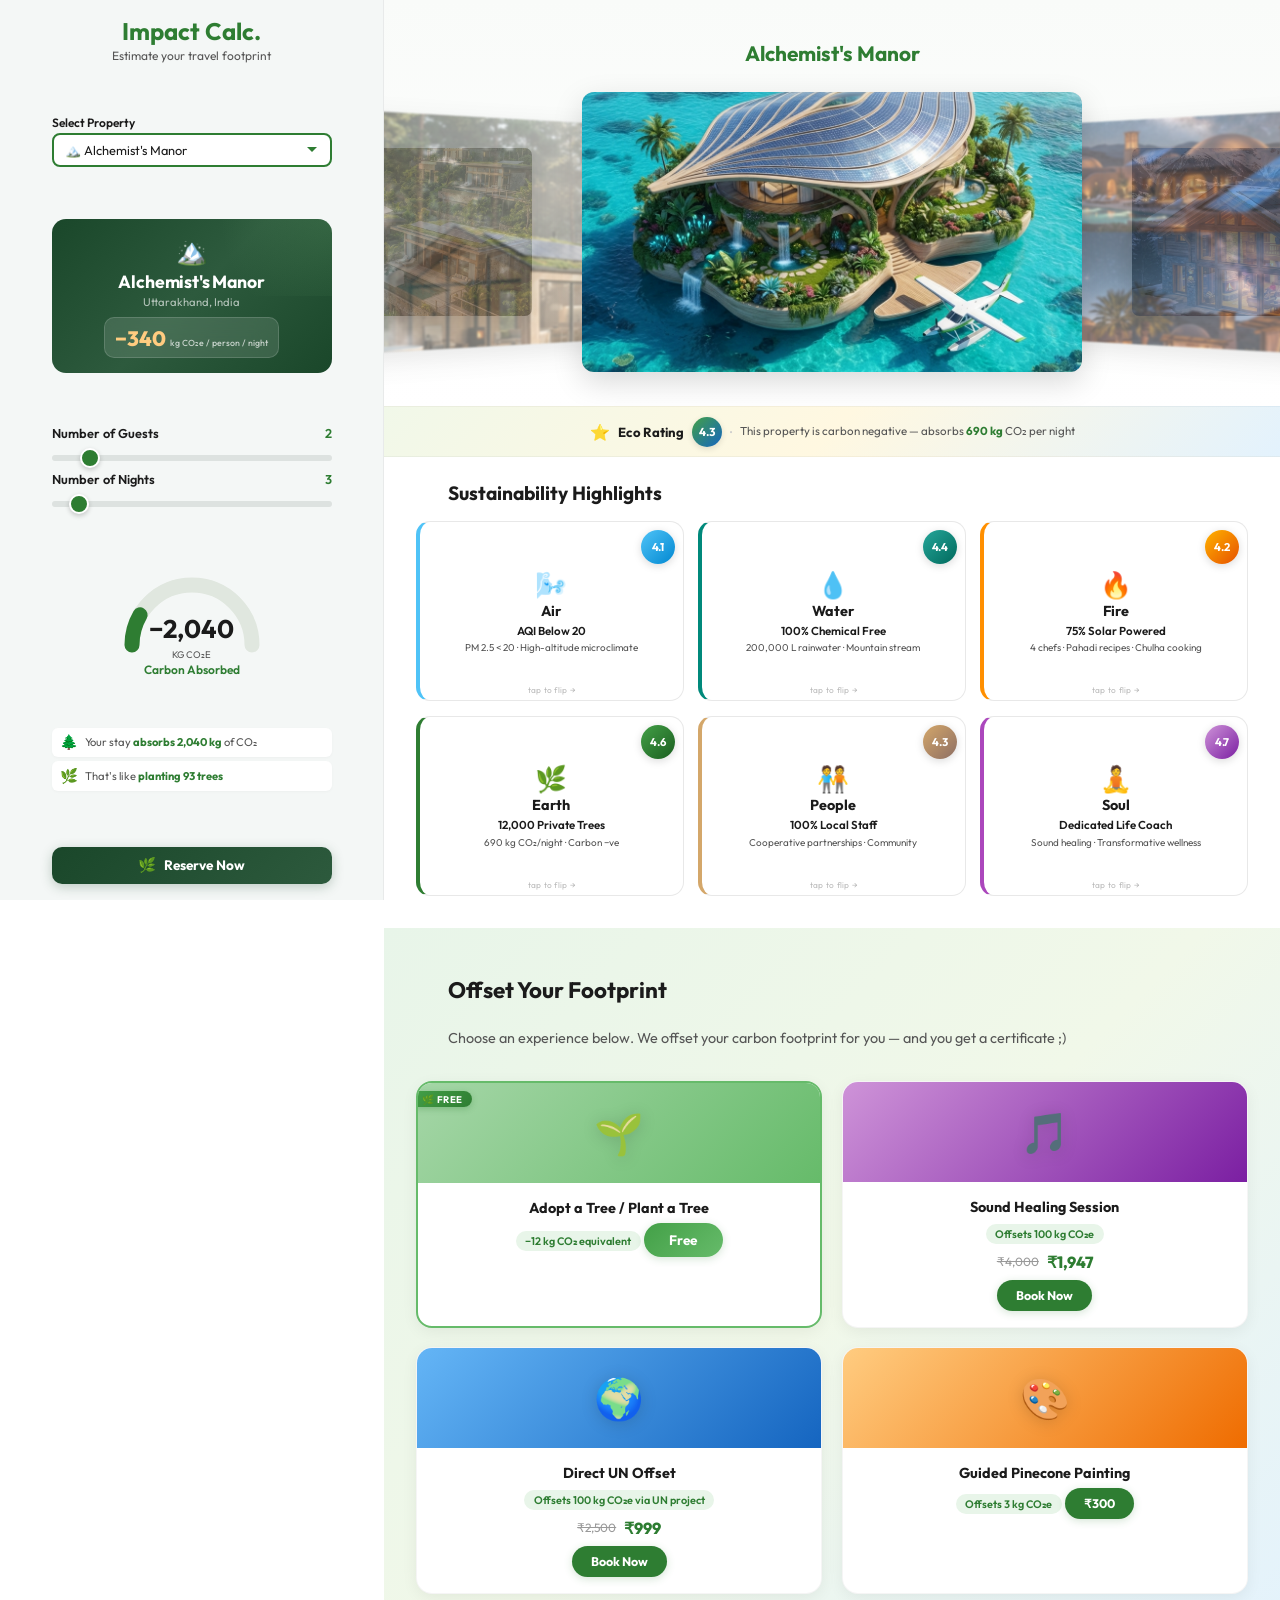
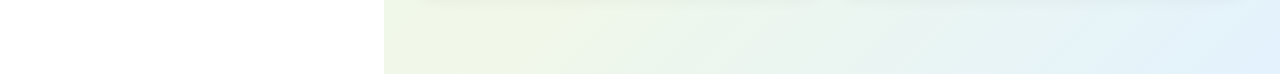
==== index.html @ 009e683b "feat: initial commit of sustainability calculator" ====
<!DOCTYPE html>
<html lang="en">

<head>
    <meta charset="UTF-8">
    <meta name="viewport" content="width=device-width, initial-scale=1.0">
    <title>Travel Sustainability Calculator | Alchemist's Manor</title>
    <link rel="preconnect" href="https://fonts.googleapis.com">
    <link rel="preconnect" href="https://fonts.gstatic.com" crossorigin>
    <link href="https://fonts.googleapis.com/css2?family=Outfit:wght@300;400;500;600;700;800&display=swap"
        rel="stylesheet">
    <link rel="stylesheet" href="style.css?v=8">
</head>

<body>
    <div class="app-container">
        <!-- LEFT SIDEBAR -->
        <aside class="sidebar">
            <div class="sidebar-header">
                <h2>Impact Calc.</h2>
                <p>Estimate your travel footprint</p>
            </div>

            <!-- Property Selector Dropdown -->
            <div class="property-selector">
                <label for="property">Select Property</label>
                <select id="property">
                    <option value="alchemist-manor" selected>🏔️ Alchemist's Manor</option>
                    <option value="ocean-sanctuary">🌊 Ocean Sanctuary Resort</option>
                    <option value="forest-retreat">🌲 Forest Retreat Lodge</option>
                    <option value="desert-oasis">🏜️ Desert Oasis Villa</option>
                    <option value="mountain-lodge">🏔️ Mountain Lodge Estate</option>
                </select>
            </div>

            <!-- Property Card -->
            <div class="property-card" id="property-display">
                <div class="property-icon" id="property-icon">🏔️</div>
                <h3 class="property-name" id="property-name">Alchemist's Manor</h3>
                <p class="property-location" id="property-location">Uttarakhand, India</p>
                <div class="property-emission-badge">
                    <span class="emission-value" id="emission-value">−340</span>
                    <span class="emission-unit">kg CO₂e / person / night</span>
                </div>
            </div>

            <div class="inputs-container">
                <div class="input-group">
                    <label for="guests">Number of Guests <span id="guests-val">2</span></label>
                    <input type="range" id="guests" min="1" max="10" value="2">
                </div>
                <div class="input-group">
                    <label for="nights">Number of Nights <span id="nights-val">3</span></label>
                    <input type="range" id="nights" min="1" max="30" value="3">
                </div>
            </div>

            <div class="gauge-container">
                <div class="gauge-wrapper">
                    <svg class="gauge" viewBox="0 0 100 60">
                        <!-- Background arc -->
                        <path class="gauge-bg" d="M 10 50 A 40 40 0 0 1 90 50" fill="none" stroke="#e0e7df"
                            stroke-width="10" stroke-linecap="round" />
                        <!-- Colored fill arc -->
                        <path class="gauge-fill" d="M 10 50 A 40 40 0 0 1 90 50" fill="none" stroke="#2e7d32"
                            stroke-width="10" stroke-linecap="round" stroke-dasharray="126" stroke-dashoffset="126" />
                    </svg>
                    <div class="gauge-value" id="co2-value">0</div>
                    <div class="gauge-unit">kg CO₂e</div>
                </div>
                <p class="gauge-label" id="gauge-label">Carbon Offset</p>
            </div>

            <div class="factoids-container">
                <div class="factoid" id="factoid-1">
                    <span class="factoid-icon">🌲</span>
                    <p id="factoid-1-text">Your stay <strong id="absorb-equiv">absorbs 680 kg</strong> of CO₂</p>
                </div>
                <div class="factoid" id="factoid-2">
                    <span class="factoid-icon">🌿</span>
                    <p id="factoid-2-text">That's like <strong id="trees-equiv">planting 31 trees</strong></p>
                </div>
            </div>
            <button class="reserve-now-btn" onclick="window.location.href='../mld-banner/receipt.html'">
                <span>🌿</span> Reserve Now
            </button>
            <div class="mobile-nav-arrow" id="nav-arrow-1">
                <span>Explore</span> ➔
            </div>
        </aside>

        <!-- MAIN CONTENT -->
        <main class="main-content">

            <div class="slide-group" id="slide-2">
                <!-- SECTION 1: 3D CAROUSEL -->
                <section class="carousel-section">
                    <h3 class="section-title">Alchemist's Manor</h3>
                    <div class="carousel-3d-container">
                        <div class="carousel-3d">
                            <div class="carousel-item" style="--i: 0"><img src="assets/img1.png" alt="Luxury Eco"></div>
                            <div class="carousel-item" style="--i: 1"><img src="assets/img2.png" alt="Forest Retreat">
                            </div>
                            <div class="carousel-item" style="--i: 2"><img src="assets/img3.png" alt="Ocean Sanctuary">
                            </div>
                            <div class="carousel-item" style="--i: 3"><img src="assets/img4.png" alt="Desert Oasis">
                            </div>
                            <div class="carousel-item" style="--i: 4"><img src="assets/img5.png" alt="Mountain Lodge">
                            </div>
                        </div>
                    </div>
                </section>

                <!-- ECO RATING BAR (single centered line below carousel) -->
                <div class="eco-rating-bar">
                    <span class="eco-rating-icon">⭐</span>
                    <span class="eco-rating-label">Eco Rating</span>
                    <span class="eco-rating-score">4.3</span>
                    <span class="eco-rating-divider">·</span>
                    <span class="eco-rating-text">This property is carbon negative — absorbs <strong>690 kg</strong> CO₂ per night</span>
                </div>

                <!-- SECTION 2: ELEMENTAL RATINGS (6 flip cards: Air, Water, Fire, Earth, People, Soul) -->
                <section class="flashcards-section">
                    <h3 class="section-title">Sustainability Highlights</h3>
                    <div class="flashcards-grid" id="elemental-cards">

                        <!-- Air -->
                        <div class="flip-card" onclick="toggleFlip(this)">
                            <div class="flip-card-inner">
                                <div class="flip-card-front element-air">
                                    <div class="element-rating-badge air-badge">4.1</div>
                                    <div class="icon">🌬️</div>
                                    <h4>Air</h4>
                                    <p class="element-title">AQI Below 20</p>
                                    <p class="element-metric">PM 2.5 < 20 · High-altitude microclimate</p>
                                </div>
                                <div class="flip-card-back element-air-back">
                                    <div class="back-close-hint">tap to close</div>
                                    <h4>🌬️ Air Quality</h4>
                                    <p>Escape the heavy city smog and fill your lungs with pristine mountain air your body actually recognizes. With AQI and PM 2.5 levels consistently staying below 20, Alchemist Manor offers a genuinely healing high altitude microclimate.</p>
                                    <p class="back-highlight">You are not just coming here to relax because permanent exposure to this exceptionally clean air could literally push your lifespan up by up to 20 years.</p>
                                </div>
                            </div>
                        </div>

                        <!-- Water -->
                        <div class="flip-card" onclick="toggleFlip(this)">
                            <div class="flip-card-inner">
                                <div class="flip-card-front element-water">
                                    <div class="element-rating-badge water-badge">4.4</div>
                                    <div class="icon">💧</div>
                                    <h4>Water</h4>
                                    <p class="element-title">100% Chemical Free</p>
                                    <p class="element-metric">200,000 L rainwater · Mountain stream</p>
                                </div>
                                <div class="flip-card-back element-water-back">
                                    <div class="back-close-hint">tap to close</div>
                                    <h4>💧 Water Purity</h4>
                                    <p>Experience water exactly the way nature intended it. Sourced directly from a pure mountain stream and generously supplemented by 200,000 liters of harvested rainwater annually, every single drop is entirely chemical and fluoride free.</p>
                                    <p class="back-highlight">You will immediately taste the refreshing clarity in your glass and feel a natural revitalizing softness on your skin.</p>
                                </div>
                            </div>
                        </div>

                        <!-- Fire -->
                        <div class="flip-card" onclick="toggleFlip(this)">
                            <div class="flip-card-inner">
                                <div class="flip-card-front element-fire">
                                    <div class="element-rating-badge fire-badge">4.2</div>
                                    <div class="icon">🔥</div>
                                    <h4>Fire</h4>
                                    <p class="element-title">75% Solar Powered</p>
                                    <p class="element-metric">4 chefs · Pahadi recipes · Chulha cooking</p>
                                </div>
                                <div class="flip-card-back element-fire-back">
                                    <div class="back-close-hint">tap to close</div>
                                    <h4>🔥 Clean Energy</h4>
                                    <p>Harness the incredible clean power of the sun. Over 75 percent of our entire electricity is generated through solar energy frequently producing so much power that we actively give electricity right back to the local grid.</p>
                                    <p>This deeply mindful use of natural energy beautifully extends to our kitchen where four resident chefs masterfully elevate traditional Pahadi recipes using classic slow cooking chulha techniques.</p>
                                    <p class="back-highlight">Every gourmet meal is carefully designed to detoxify your system while providing unmatched comforting warmth for your soul.</p>
                                </div>
                            </div>
                        </div>

                        <!-- Earth -->
                        <div class="flip-card" onclick="toggleFlip(this)">
                            <div class="flip-card-inner">
                                <div class="flip-card-front element-earth">
                                    <div class="element-rating-badge earth-badge">4.6</div>
                                    <div class="icon">🌿</div>
                                    <h4>Earth</h4>
                                    <p class="element-title">12,000 Private Trees</p>
                                    <p class="element-metric">690 kg CO₂/night · Carbon −ve</p>
                                </div>
                                <div class="flip-card-back element-earth-back">
                                    <div class="back-close-hint">tap to close</div>
                                    <h4>🌿 Living Forest</h4>
                                    <p>Step out into a private forest of 12,000 trees located entirely within the property boundaries. This vibrant living ecosystem easily sequesters 690 kg of CO2 every single night making your stay extensively carbon negative.</p>
                                    <p class="back-highlight">By booking Alchemist Manor you actively support a pristine Uttarakhand environment that fights global warming while simultaneously healing you.</p>
                                </div>
                            </div>
                        </div>

                        <!-- People -->
                        <div class="flip-card" onclick="toggleFlip(this)">
                            <div class="flip-card-inner">
                                <div class="flip-card-front element-people">
                                    <div class="element-rating-badge people-badge">4.3</div>
                                    <div class="icon">🧑‍🤝‍🧑</div>
                                    <h4>People</h4>
                                    <p class="element-title">100% Local Staff</p>
                                    <p class="element-metric">Cooperative partnerships · Community</p>
                                </div>
                                <div class="flip-card-back element-people-back">
                                    <div class="back-close-hint">tap to close</div>
                                    <h4>🧑‍🤝‍🧑 Local Impact</h4>
                                    <p>Your entire experience is beautifully shaped by the people who belong to this land. We employ a fully local staff and maintain active purposeful partnerships with regional cooperatives.</p>
                                    <p class="back-highlight">This mindful approach ensures your visit directly empowers the local ecosystem while giving you a much richer and more meaningful story to take home.</p>
                                </div>
                            </div>
                        </div>

                        <!-- Soul -->
                        <div class="flip-card" onclick="toggleFlip(this)">
                            <div class="flip-card-inner">
                                <div class="flip-card-front element-soul">
                                    <div class="element-rating-badge soul-badge">4.7</div>
                                    <div class="icon">🧘</div>
                                    <h4>Soul</h4>
                                    <p class="element-title">Dedicated Life Coach</p>
                                    <p class="element-metric">Sound healing · Transformative wellness</p>
                                </div>
                                <div class="flip-card-back element-soul-back">
                                    <div class="back-close-hint">tap to close</div>
                                    <h4>🧘 Inner Wellness</h4>
                                    <p>Clean food and pristine air beautifully lay the foundation for your rest but we take your personal wellness a crucial step further. Our host Adnaan is a highly dedicated life coach and professional sound healer.</p>
                                    <p class="back-highlight">Book a private session during your stay to tap into your own transformative journey toward deep and resonant healing.</p>
                                </div>
                            </div>
                        </div>

                    </div>
                </section>
                <div class="mobile-nav-arrow right" id="nav-arrow-2">
                    ➔
                </div>
            </div>

            <!-- SECTION 3: OFFSET EXPERIENCES -->
            <section class="offset-section" id="slide-3">
                <h3 class="section-title">Offset Your Footprint</h3>
                <p class="section-subtitle">Choose an experience below. We offset your carbon footprint for you — and you get a certificate ;)</p>
                <div class="experiences-row">

                    <!-- 1. Adopt/Plant a Tree -->
                    <div class="exp-card exp-free">
                        <div class="exp-img" style="background: linear-gradient(135deg, #a5d6a7 0%, #66bb6a 100%);">
                            <span class="exp-emoji">🌱</span>
                        </div>
                        <div class="exp-info">
                            <h4>Adopt a Tree / Plant a Tree</h4>
                            <p class="exp-offset-tag">−12 kg CO₂ equivalent</p>
                            <button class="exp-btn exp-btn-free">Free</button>
                        </div>
                    </div>

                    <!-- 2. Sound Healing Session -->
                    <div class="exp-card">
                        <div class="exp-img" style="background: linear-gradient(135deg, #ce93d8 0%, #7b1fa2 100%);">
                            <span class="exp-emoji">🎵</span>
                        </div>
                        <div class="exp-info">
                            <h4>Sound Healing Session</h4>
                            <p class="exp-offset-tag">Offsets 100 kg CO₂e</p>
                            <div class="exp-price">
                                <span class="exp-price-old">₹4,000</span>
                                <span class="exp-price-new">₹1,947</span>
                            </div>
                            <button class="exp-btn">Book Now</button>
                        </div>
                    </div>

                    <!-- 3. Direct UN Offset -->
                    <div class="exp-card">
                        <div class="exp-img" style="background: linear-gradient(135deg, #64b5f6 0%, #1565c0 100%);">
                            <span class="exp-emoji">🌍</span>
                        </div>
                        <div class="exp-info">
                            <h4>Direct UN Offset</h4>
                            <p class="exp-offset-tag">Offsets 100 kg CO₂e via UN project</p>
                            <div class="exp-price">
                                <span class="exp-price-old">₹2,500</span>
                                <span class="exp-price-new">₹999</span>
                            </div>
                            <button class="exp-btn">Book Now</button>
                        </div>
                    </div>

                    <!-- 4. Guided Pinecone Painting -->
                    <div class="exp-card">
                        <div class="exp-img" style="background: linear-gradient(135deg, #ffcc80 0%, #ef6c00 100%);">
                            <span class="exp-emoji">🎨</span>
                        </div>
                        <div class="exp-info">
                            <h4>Guided Pinecone Painting</h4>
                            <p class="exp-offset-tag">Offsets 3 kg CO₂e</p>
                            <button class="exp-btn">₹300</button>
                        </div>
                    </div>

                </div>
                <div class="mobile-nav-arrow left" id="nav-arrow-back">
                    ← Back
                </div>
            </section>

        </main>
    </div>
    <script src="main.js?v=8"></script>
</body>

</html>
---- style.css ----
:root {
    --primary-green: #2e7d32;
    --light-green: #e8f5e9;
    --accent-gold: #fbc02d;
    --text-dark: #1b1b1b;
    --text-light: #555555;
    --bg-sidebar: #f4f7f6;
    --bg-main: #ffffff;
    --font-main: 'Outfit', sans-serif;
}

* {
    box-sizing: border-box;
    margin: 0;
    padding: 0;
}

body {
    font-family: var(--font-main);
    color: var(--text-dark);
    display: flex;
    overflow-x: hidden;
}

/* LAYOUT */
.app-container {
    display: flex;
    width: 100vw;
    min-height: 100vh;
}

.sidebar {
    width: 30%;
    height: 100vh;
    background-color: var(--bg-sidebar);
    padding: 1rem 1.25rem;
    display: flex;
    flex-direction: column;
    justify-content: space-between;
    align-items: center;
    position: fixed;
    left: 0;
    top: 0;
    border-right: 1px solid rgba(0, 0, 0, 0.05);
    overflow: hidden;
}

.main-content {
    width: 70%;
    margin-left: 30%;
    background-color: var(--bg-main);
    padding: 0;
    overflow-y: auto;
}

/* SIDEBAR COMPONENTS */
.sidebar-header {
    text-align: center;
    margin-bottom: 0.35rem;
    margin-top: 0;
}

.sidebar-header h2 {
    font-weight: 700;
    font-size: 1.5rem;
    color: var(--primary-green);
    margin-bottom: 0.15rem;
}

.sidebar-header p {
    font-size: 0.75rem;
    color: var(--text-light);
}

/* PROPERTY SELECTOR DROPDOWN */
.property-selector {
    width: 100%;
    max-width: 280px;
    margin-bottom: 0.4rem;
    text-align: left;
}

.property-selector label {
    display: block;
    font-weight: 600;
    margin-bottom: 0.2rem;
    font-size: 0.75rem;
    color: var(--text-dark);
}

.property-selector select {
    width: 100%;
    padding: 0.45rem 0.7rem;
    font-size: 0.8rem;
    font-family: var(--font-main);
    border: 2px solid var(--primary-green);
    border-radius: 8px;
    background-color: white;
    color: var(--text-dark);
    cursor: pointer;
    appearance: none;
    background-image: url("data:image/svg+xml,%3Csvg xmlns='http://www.w3.org/2000/svg' width='12' height='12' viewBox='0 0 12 12'%3E%3Cpath fill='%232e7d32' d='M6 8L1 3h10z'/%3E%3C/svg%3E");
    background-repeat: no-repeat;
    background-position: right 0.7rem center;
    transition: all 0.2s ease;
}

.property-selector select:hover {
    border-color: #1b5e20;
    box-shadow: 0 2px 8px rgba(46, 125, 50, 0.15);
}

.property-selector select:focus {
    outline: none;
    border-color: #1b5e20;
    box-shadow: 0 0 0 3px rgba(46, 125, 50, 0.2);
}

/* PROPERTY CARD */
.property-card {
    width: 100%;
    max-width: 280px;
    background: linear-gradient(135deg, #1a472a 0%, #2d5a3d 50%, #1a472a 100%);
    border-radius: 14px;
    padding: 0.9rem 1rem;
    text-align: center;
    color: white;
    position: relative;
    overflow: hidden;
    margin-bottom: 0.4rem;
}

.property-card::before {
    content: '';
    position: absolute;
    top: -50%;
    right: -50%;
    width: 100%;
    height: 100%;
    background: radial-gradient(circle, rgba(129, 199, 132, 0.15) 0%, transparent 70%);
    pointer-events: none;
}

.property-icon {
    font-size: 1.6rem;
    margin-bottom: 0.2rem;
}

.property-name {
    font-size: 1.1rem;
    font-weight: 700;
    letter-spacing: -0.01em;
    margin-bottom: 0.15rem;
}

.property-location {
    font-size: 0.7rem;
    color: rgba(255, 255, 255, 0.65);
    margin-bottom: 0.5rem;
}

.property-emission-badge {
    background: rgba(255, 255, 255, 0.12);
    backdrop-filter: blur(10px);
    border: 1px solid rgba(255, 255, 255, 0.15);
    border-radius: 10px;
    padding: 0.4rem 0.6rem;
    display: inline-flex;
    align-items: baseline;
    gap: 4px;
}

.emission-value {
    font-size: 1.3rem;
    font-weight: 800;
    color: #ffcc80;
}

.emission-unit {
    font-size: 0.55rem;
    color: rgba(255, 255, 255, 0.7);
    font-weight: 500;
}

/* INPUTS */
.inputs-container {
    width: 100%;
    max-width: 280px;
    margin-bottom: 0.4rem;
}

.input-group {
    margin-bottom: 0.4rem;
}

.input-group label {
    display: flex;
    justify-content: space-between;
    margin-bottom: 0.25rem;
    font-weight: 600;
    font-size: 0.8rem;
}

.input-group span {
    color: var(--primary-green);
}

input[type=range] {
    width: 100%;
    accent-color: var(--primary-green);
    height: 6px;
    background: #dde2e0;
    appearance: none;
    border-radius: 5px;
    outline: none;
    -webkit-appearance: none;
}

input[type=range]::-webkit-slider-thumb {
    -webkit-appearance: none;
    width: 20px;
    height: 20px;
    background: var(--primary-green);
    border-radius: 50%;
    cursor: pointer;
    border: 2px solid white;
    box-shadow: 0 2px 5px rgba(0, 0, 0, 0.2);
}

/* GAUGE */
.gauge-container {
    text-align: center;
}

.gauge-wrapper {
    position: relative;
    width: 150px;
    height: 90px;
    margin: 0 auto;
}

.gauge {
    width: 100%;
    height: auto;
}

.gauge-bg {
    stroke: #e0e7df;
}

.gauge-fill {
    stroke: var(--primary-green);
    transition: stroke-dashoffset 0.8s ease-out, stroke 0.5s ease;
}

.gauge-value {
    position: absolute;
    bottom: 15px;
    left: 50%;
    transform: translateX(-50%);
    font-size: 1.6rem;
    font-weight: 700;
    color: var(--text-dark);
}

.gauge-unit {
    position: absolute;
    bottom: 0;
    left: 50%;
    transform: translateX(-50%);
    font-size: 0.6rem;
    color: var(--text-light);
    text-transform: uppercase;
}

.gauge-label {
    margin-top: 0.15rem;
    font-weight: 600;
    font-size: 0.75rem;
    color: var(--text-light);
}

/* FACTOIDS */
.factoids-container {
    margin-top: 0.3rem;
    width: 100%;
    max-width: 280px;
}

.factoid {
    display: flex;
    align-items: center;
    background: white;
    padding: 0.35rem 0.55rem;
    border-radius: 6px;
    margin-bottom: 0.3rem;
    box-shadow: 0 1px 3px rgba(0, 0, 0, 0.03);
    font-size: 0.7rem;
}

.factoid-icon {
    font-size: 0.9rem;
    margin-right: 0.4rem;
}

.factoid p {
    color: var(--text-light);
    line-height: 1.3;
}

.factoid strong {
    color: var(--primary-green);
}

/* RESERVE NOW BUTTON */
.reserve-now-btn {
    width: 100%;
    max-width: 280px;
    margin-top: 0.35rem;
    padding: 0.6rem 1rem;
    background: linear-gradient(135deg, #1a472a 0%, #2d5a3d 100%);
    color: white;
    border: none;
    border-radius: 10px;
    font-family: var(--font-main);
    font-size: 0.85rem;
    font-weight: 700;
    cursor: pointer;
    display: flex;
    align-items: center;
    justify-content: center;
    gap: 8px;
    transition: all 0.3s ease;
    box-shadow: 0 3px 12px rgba(26, 71, 42, 0.25);
}

.reserve-now-btn:hover {
    transform: translateY(-2px);
    box-shadow: 0 6px 24px rgba(26, 71, 42, 0.4);
    background: linear-gradient(135deg, #0d2818 0%, #1a472a 100%);
}

.reserve-now-btn:active {
    transform: translateY(0);
}

.reserve-now-btn span {
    font-size: 0.9rem;
}

/* ============================================
   ECO RATING BAR (single centered line)
   ============================================ */
.eco-rating-bar {
    display: flex;
    align-items: center;
    justify-content: center;
    gap: 8px;
    padding: 0.6rem 1.5rem;
    background: linear-gradient(135deg, #f1f8e9 0%, #fff8e1 50%, #e3f2fd 100%);
    border-top: 1px solid rgba(0, 0, 0, 0.04);
    border-bottom: 1px solid rgba(0, 0, 0, 0.04);
    flex-wrap: wrap;
}

.eco-rating-icon {
    font-size: 1rem;
}

.eco-rating-label {
    font-weight: 700;
    font-size: 0.82rem;
    color: var(--text-dark);
}

.eco-rating-score {
    background: linear-gradient(135deg, #43A047, #1565C0);
    color: white;
    font-size: 0.72rem;
    font-weight: 700;
    width: 30px;
    height: 30px;
    border-radius: 50%;
    display: inline-flex;
    align-items: center;
    justify-content: center;
    box-shadow: 0 2px 6px rgba(0, 0, 0, 0.12);
}

.eco-rating-divider {
    color: #ccc;
    font-size: 1rem;
}

.eco-rating-text {
    font-size: 0.72rem;
    color: var(--text-light);
    line-height: 1.3;
}

.eco-rating-text strong {
    color: var(--primary-green);
}

/* ============================================
   MAIN CONTENT SECTIONS
   ============================================ */
.section-title {
    font-size: 1.5rem;
    margin-bottom: 1.5rem;
    padding: 0 2rem;
}

.carousel-section {
    padding: 2.5rem 0 1.5rem;
    background: linear-gradient(to bottom, #f9fbf9, #ffffff);
    height: auto;
    min-height: 380px;
    display: flex;
    flex-direction: column;
    justify-content: center;
    overflow: hidden;
}

.carousel-section .section-title {
    text-align: center;
    font-size: 1.3rem;
    margin-bottom: 1rem;
    color: var(--primary-green);
}

.carousel-3d-container {
    perspective: 1000px;
    width: 100%;
    height: 300px;
    display: flex;
    justify-content: center;
    align-items: center;
}

.carousel-3d {
    position: relative;
    width: 500px;
    height: 280px;
    transform-style: preserve-3d;
}

.carousel-item {
    position: absolute;
    width: 100%;
    height: 100%;
    border-radius: 12px;
    overflow: hidden;
    box-shadow: 0 10px 30px rgba(0, 0, 0, 0.15);
    background: #ccc;
    transition: all 0.5s ease;
    transform: translateX(0) scale(1) translateZ(0);
    z-index: 10;
    opacity: 1;
}

.carousel-item img {
    width: 100%;
    height: 100%;
    object-fit: cover;
}

.carousel-item.left {
    transform: translateX(-60%) scale(0.8) rotateY(25deg);
    z-index: 5;
    opacity: 0.6;
    filter: blur(1px);
    cursor: pointer;
}

.carousel-item.right {
    transform: translateX(60%) scale(0.8) rotateY(-25deg);
    z-index: 5;
    opacity: 0.6;
    filter: blur(1px);
    cursor: pointer;
}

.carousel-item.center {
    z-index: 20;
    transform: translateX(0) scale(1) rotateY(0deg);
    opacity: 1;
    filter: blur(0);
}

/* ============================================
   FLIP CARD SYSTEM
   ============================================ */
.flashcards-section {
    padding: 1.5rem 2rem 2rem;
}

.flashcards-section .section-title {
    font-size: 1.2rem;
    margin-bottom: 1rem;
}

.flashcards-grid {
    display: grid;
    grid-template-columns: repeat(3, 1fr);
    gap: 0.9rem;
}

/* ── Flip Card Container ── */
.flip-card {
    perspective: 800px;
    cursor: pointer;
    height: 180px;
}

.flip-card-inner {
    position: relative;
    width: 100%;
    height: 100%;
    transition: transform 0.6s cubic-bezier(0.4, 0, 0.2, 1);
    transform-style: preserve-3d;
}

.flip-card.flipped .flip-card-inner {
    transform: rotateY(180deg);
}

/* ── Front & Back shared ── */
.flip-card-front,
.flip-card-back {
    position: absolute;
    inset: 0;
    backface-visibility: hidden;
    -webkit-backface-visibility: hidden;
    border-radius: 14px;
    border: 1px solid #e8e8e8;
    overflow: hidden;
}

/* ── FRONT ── */
.flip-card-front {
    background: white;
    padding: 1rem 0.8rem 0.8rem;
    text-align: center;
    display: flex;
    flex-direction: column;
    align-items: center;
    justify-content: center;
    transition: box-shadow 0.3s ease, transform 0.3s ease;
}

.flip-card:hover .flip-card-front {
    box-shadow: 0 12px 28px rgba(0, 0, 0, 0.10);
}

/* ── Rating Badge ── */
.element-rating-badge {
    position: absolute;
    top: 8px;
    right: 8px;
    width: 34px;
    height: 34px;
    border-radius: 50%;
    display: flex;
    align-items: center;
    justify-content: center;
    font-size: 0.7rem;
    font-weight: 700;
    color: white;
    box-shadow: 0 2px 8px rgba(0, 0, 0, 0.15);
    letter-spacing: -0.02em;
    z-index: 2;
}

/* ── Per-element themes (front) ── */
.element-air { border-left: 4px solid #4FC3F7; }
.air-badge { background: linear-gradient(135deg, #4FC3F7, #0288D1); }

.element-water { border-left: 4px solid #00897B; }
.water-badge { background: linear-gradient(135deg, #26A69A, #00695C); }

.element-fire { border-left: 4px solid #FF8F00; }
.fire-badge { background: linear-gradient(135deg, #FFB300, #E65100); }

.element-earth { border-left: 4px solid #2E7D32; }
.earth-badge { background: linear-gradient(135deg, #43A047, #1B5E20); }

.element-people { border-left: 4px solid #D4A76A; }
.people-badge { background: linear-gradient(135deg, #D4A76A, #8D6E63); }

.element-soul { border-left: 4px solid #AB47BC; }
.soul-badge { background: linear-gradient(135deg, #CE93D8, #7B1FA2); }

/* ── Front content ── */
.flip-card-front .icon {
    font-size: 1.6rem;
    margin-bottom: 0.3rem;
    line-height: 1;
}

.flip-card-front h4 {
    margin-bottom: 0.25rem;
    font-weight: 700;
    font-size: 0.9rem;
    color: var(--text-dark);
}

.element-title {
    font-size: 0.72rem;
    font-weight: 600;
    color: var(--text-dark);
    line-height: 1.3;
    margin-bottom: 0.2rem;
}

.element-metric {
    font-size: 0.62rem;
    color: var(--text-light);
    line-height: 1.2;
}

/* ── Tap hint ── */
.flip-card-front::after {
    content: 'tap to flip →';
    position: absolute;
    bottom: 5px;
    left: 50%;
    transform: translateX(-50%);
    font-size: 0.52rem;
    color: #bbb;
    letter-spacing: 0.03em;
    transition: color 0.3s ease;
}

.flip-card:hover .flip-card-front::after {
    color: #888;
}

/* ── BACK ── */
.flip-card-back {
    transform: rotateY(180deg);
    padding: 1rem 0.9rem;
    text-align: left;
    display: flex;
    flex-direction: column;
    overflow-y: auto;
}

/* Per-element back themes */
.element-air-back {
    background: linear-gradient(160deg, #e1f5fe 0%, #b3e5fc 100%);
    border-left: 4px solid #0288D1;
}

.element-water-back {
    background: linear-gradient(160deg, #e0f2f1 0%, #b2dfdb 100%);
    border-left: 4px solid #00695C;
}

.element-fire-back {
    background: linear-gradient(160deg, #fff3e0 0%, #ffe0b2 100%);
    border-left: 4px solid #E65100;
}

.element-earth-back {
    background: linear-gradient(160deg, #e8f5e9 0%, #c8e6c9 100%);
    border-left: 4px solid #1B5E20;
}

.element-people-back {
    background: linear-gradient(160deg, #fce4ec 0%, #f8bbd0 50%, #fff3e0 100%);
    border-left: 4px solid #8D6E63;
}

.element-soul-back {
    background: linear-gradient(160deg, #f3e5f5 0%, #e1bee7 100%);
    border-left: 4px solid #7B1FA2;
}

.back-close-hint {
    font-size: 0.52rem;
    color: rgba(0, 0, 0, 0.35);
    text-align: right;
    margin-bottom: 0.3rem;
    letter-spacing: 0.03em;
}

.flip-card-back h4 {
    font-size: 0.85rem;
    font-weight: 700;
    margin-bottom: 0.4rem;
    color: var(--text-dark);
}

.flip-card-back p {
    font-size: 0.62rem;
    line-height: 1.45;
    color: #333;
    margin-bottom: 0.3rem;
}

.back-highlight {
    background: rgba(255, 255, 255, 0.6);
    border-radius: 8px;
    padding: 0.45rem 0.5rem;
    font-style: italic;
    font-weight: 500;
    color: var(--text-dark) !important;
    margin-top: 0.2rem;
    font-size: 0.6rem !important;
    line-height: 1.4 !important;
    border-left: 3px solid rgba(0,0,0,0.1);
}

/* ============================================
   OFFSET SECTION
   ============================================ */
.offset-section {
    padding: 3rem 2rem 5rem;
    background: linear-gradient(135deg, #e8f5e9 0%, #f1f8e9 50%, #e3f2fd 100%);
}

.offset-section .section-title {
    font-size: 1.4rem;
}

.section-subtitle {
    padding: 0 2rem;
    margin-bottom: 2rem;
    color: var(--text-light);
    max-width: 800px;
    font-size: 0.9rem;
    line-height: 1.5;
}

.experiences-row {
    display: grid;
    grid-template-columns: repeat(2, 1fr);
    gap: 1.2rem;
    max-width: 900px;
}

/* ── Offset Experience Card ── */
.exp-card {
    background: white;
    border-radius: 16px;
    overflow: hidden;
    box-shadow: 0 4px 16px rgba(0, 0, 0, 0.06);
    transition: all 0.3s ease;
    border: 1px solid rgba(0, 0, 0, 0.04);
}

.exp-card:hover {
    transform: translateY(-4px);
    box-shadow: 0 12px 32px rgba(0, 0, 0, 0.12);
}

.exp-img {
    height: 100px;
    width: 100%;
    display: flex;
    align-items: center;
    justify-content: center;
    position: relative;
}

.exp-emoji {
    font-size: 2.5rem;
    filter: drop-shadow(0 2px 8px rgba(0, 0, 0, 0.15));
}

.exp-info {
    padding: 1rem;
    text-align: center;
}

.exp-info h4 {
    font-size: 0.9rem;
    margin-bottom: 0.35rem;
    font-weight: 700;
    color: var(--text-dark);
}

.exp-offset-tag {
    font-size: 0.68rem;
    color: var(--primary-green);
    font-weight: 600;
    margin-bottom: 0.5rem;
    background: var(--light-green);
    display: inline-block;
    padding: 0.2rem 0.6rem;
    border-radius: 20px;
}

.exp-price {
    display: flex;
    align-items: center;
    justify-content: center;
    gap: 8px;
    margin-bottom: 0.5rem;
}

.exp-price-old {
    font-size: 0.75rem;
    color: #999;
    text-decoration: line-through;
    font-weight: 400;
}

.exp-price-new {
    font-size: 1rem;
    font-weight: 800;
    color: var(--primary-green);
}

.exp-btn {
    background: var(--primary-green);
    color: white;
    border: none;
    padding: 0.5rem 1.2rem;
    border-radius: 24px;
    font-size: 0.78rem;
    cursor: pointer;
    font-weight: 700;
    font-family: var(--font-main);
    transition: all 0.25s ease;
    box-shadow: 0 2px 8px rgba(46, 125, 50, 0.2);
}

.exp-btn:hover {
    background: #1b5e20;
    transform: translateY(-1px);
    box-shadow: 0 4px 12px rgba(46, 125, 50, 0.3);
}

.exp-btn-free {
    background: linear-gradient(135deg, #43A047, #66BB6A);
    font-size: 0.85rem;
    padding: 0.5rem 1.6rem;
}

.exp-btn-free:hover {
    background: linear-gradient(135deg, #2E7D32, #43A047);
}

/* ── Free badge ribbon ── */
.exp-free {
    position: relative;
    border: 2px solid #66BB6A;
}

.exp-free::before {
    content: '🌿 FREE';
    position: absolute;
    top: 8px;
    left: -4px;
    background: linear-gradient(135deg, #43A047, #2E7D32);
    color: white;
    font-size: 0.6rem;
    font-weight: 700;
    padding: 2px 10px 2px 8px;
    border-radius: 0 8px 8px 0;
    z-index: 2;
    letter-spacing: 0.04em;
    box-shadow: 0 2px 6px rgba(46, 125, 50, 0.3);
}

/* ============================================
   MOBILE RESPONSIVENESS
   ============================================ */
.mobile-nav-arrow {
    display: none;
    position: absolute;
    bottom: 2rem;
    right: 1.5rem;
    background: var(--text-dark);
    color: white;
    padding: 0.8rem 1.5rem;
    border-radius: 30px;
    font-size: 0.9rem;
    cursor: pointer;
    z-index: 100;
    box-shadow: 0 4px 10px rgba(0, 0, 0, 0.2);
    animation: bounceRight 2s infinite;
}

@keyframes bounceRight {
    0%, 100% { transform: translateX(0); }
    50% { transform: translateX(5px); }
}

@media (max-width: 768px) {
    body {
        overflow: hidden;
    }

    .app-container {
        flex-direction: row;
        overflow-x: auto;
        scroll-snap-type: x mandatory;
        width: 100vw;
        height: 100vh;
        scroll-behavior: smooth;
    }

    /* SLIDE 1: SIDEBAR */
    .sidebar {
        min-width: 100vw;
        height: 100vh;
        position: relative;
        border-right: none;
        scroll-snap-align: start;
        padding: 1.5rem 1rem 4.5rem;
        justify-content: flex-start;
        overflow-y: auto;
        flex-shrink: 0;
    }

    .sidebar-header {
        margin-bottom: 0.8rem;
        margin-top: 0.5rem;
    }

    .sidebar-header h2 {
        font-size: 1.6rem;
    }

    .property-card {
        padding: 0.7rem 0.8rem;
        margin-bottom: 0.5rem;
    }

    .property-icon {
        font-size: 1.3rem;
    }

    .property-name {
        font-size: 1rem;
    }

    .inputs-container {
        margin-bottom: 0.5rem;
    }

    .gauge-wrapper {
        width: 160px;
        height: 95px;
    }

    .gauge-value {
        font-size: 1.8rem;
    }

    .factoids-container {
        margin-top: 0.5rem;
    }

    .main-content {
        margin-left: 0;
        width: auto;
        min-width: 200vw;
        display: flex;
        flex-direction: row;
        overflow: visible;
        flex-shrink: 0;
    }

    /* SLIDE 2 */
    .slide-group {
        min-width: 100vw;
        width: 100vw;
        max-width: 100vw;
        height: 100vh;
        overflow-y: auto;
        scroll-snap-align: start;
        position: relative;
        padding-bottom: 4rem;
        background: var(--bg-main);
        flex-shrink: 0;
        display: flex;
        flex-direction: column;
    }

    /* SLIDE 3 */
    .offset-section {
        min-width: 100vw;
        width: 100vw;
        max-width: 100vw;
        height: 100vh;
        scroll-snap-align: start;
        padding: 1.5rem 1rem 4.5rem;
        display: flex;
        flex-direction: column;
        justify-content: flex-start;
        overflow-y: auto;
        position: relative;
        flex-shrink: 0;
        box-sizing: border-box;
    }

    .offset-section .section-title {
        font-size: 1.2rem;
        margin-bottom: 0.3rem;
        padding: 0;
    }

    .section-subtitle {
        margin-bottom: 0.8rem;
        font-size: 0.75rem;
        padding: 0;
        line-height: 1.3;
    }

    .experiences-row {
        grid-template-columns: repeat(2, 1fr);
        gap: 0.6rem;
    }

    .exp-img {
        height: 60px;
    }

    .exp-emoji {
        font-size: 1.6rem;
    }

    .exp-info {
        padding: 0.6rem;
    }

    .exp-info h4 {
        font-size: 0.72rem;
        margin-bottom: 0.2rem;
    }

    .exp-offset-tag {
        font-size: 0.55rem;
        padding: 0.15rem 0.4rem;
        margin-bottom: 0.3rem;
    }

    .exp-price {
        gap: 5px;
        margin-bottom: 0.3rem;
    }

    .exp-price-old {
        font-size: 0.6rem;
    }

    .exp-price-new {
        font-size: 0.8rem;
    }

    .exp-btn {
        padding: 0.35rem 0.8rem;
        font-size: 0.65rem;
    }

    /* Compact carousel for mobile */
    .carousel-section {
        min-height: 220px;
        max-height: 260px;
        padding: 0.5rem 0;
        flex-shrink: 0;
    }

    .carousel-section .section-title {
        font-size: 1rem;
        margin-bottom: 0.4rem;
    }

    .carousel-3d-container {
        height: calc(100% - 2rem);
    }

    .carousel-3d {
        transform: scale(0.42);
    }

    /* Eco Rating Bar mobile */
    .eco-rating-bar {
        padding: 0.45rem 0.8rem;
        gap: 5px;
        flex-shrink: 0;
    }

    .eco-rating-icon {
        font-size: 0.8rem;
    }

    .eco-rating-label {
        font-size: 0.68rem;
    }

    .eco-rating-score {
        width: 24px;
        height: 24px;
        font-size: 0.6rem;
    }

    .eco-rating-text {
        font-size: 0.6rem;
    }

    /* Compact flashcards for mobile */
    .flashcards-section {
        padding: 0.5rem 0.6rem;
        flex: 1;
        min-height: 0;
    }

    .flashcards-section .section-title {
        font-size: 0.9rem;
        margin-bottom: 0.4rem;
        padding: 0 0.2rem;
    }

    .flashcards-grid {
        grid-template-columns: repeat(3, 1fr);
        gap: 0.35rem;
    }

    .flip-card {
        height: 120px;
    }

    .flip-card-front {
        padding: 0.5rem 0.35rem 0.6rem;
    }

    .flip-card-front .icon {
        font-size: 1.1rem;
        margin-bottom: 0.15rem;
    }

    .flip-card-front h4 {
        font-size: 0.62rem;
        margin-bottom: 0.1rem;
    }

    .element-title {
        font-size: 0.5rem;
        line-height: 1.2;
        display: -webkit-box;
        -webkit-line-clamp: 2;
        -webkit-box-orient: vertical;
        overflow: hidden;
    }

    .element-metric {
        display: none;
    }

    .element-rating-badge {
        width: 24px;
        height: 24px;
        font-size: 0.55rem;
        top: 4px;
        right: 4px;
    }

    .flip-card-front::after {
        font-size: 0.42rem;
        bottom: 3px;
    }

    /* Mobile flipped → overlay modal */
    .flip-card.flipped {
        position: fixed;
        top: 50%;
        left: 50%;
        transform: translate(-50%, -50%);
        width: 88vw;
        height: auto;
        min-height: 280px;
        max-height: 80vh;
        z-index: 1000;
        animation: cardPopIn 0.3s ease;
    }

    .flip-card.flipped .flip-card-inner {
        height: 100%;
        min-height: 280px;
    }

    .flip-card.flipped .flip-card-back {
        position: relative;
        inset: auto;
        padding: 1.2rem 1rem;
    }

    .flip-card.flipped .flip-card-back h4 {
        font-size: 1rem;
    }

    .flip-card.flipped .flip-card-back p {
        font-size: 0.78rem;
        line-height: 1.5;
    }

    .flip-card.flipped .back-highlight {
        font-size: 0.75rem !important;
        padding: 0.6rem 0.7rem;
    }

    @keyframes cardPopIn {
        from { transform: translate(-50%, -50%) scale(0.85); opacity: 0.5; }
        to { transform: translate(-50%, -50%) scale(1); opacity: 1; }
    }

    /* Overlay backdrop (added by JS or CSS trick) */
    .flip-card.flipped::before {
        content: '';
        position: fixed;
        top: -100vh;
        left: -100vw;
        width: 300vw;
        height: 300vh;
        background: rgba(0, 0, 0, 0.45);
        z-index: -1;
        backdrop-filter: blur(3px);
    }

    /* ARROWS */
    .mobile-nav-arrow {
        display: flex;
        align-items: center;
        gap: 0.5rem;
    }

    #nav-arrow-2 {
        position: absolute;
        bottom: 1.5rem;
        right: 1rem;
    }

    .mobile-nav-arrow.left {
        left: 1rem;
        right: auto;
        animation: none;
        display: flex;
    }
}

/* ============================================
   Desktop: Larger flip card backs
   ============================================ */
@media (min-width: 769px) {
    .flip-card:hover {
        z-index: 10;
    }

    .flip-card.flipped {
        z-index: 20;
    }

    .flip-card-back p {
        font-size: 0.68rem;
    }

    .flip-card-back h4 {
        font-size: 0.9rem;
    }
}

/* ============================================
   Extra-small height screens
   ============================================ */
@media (max-height: 650px) and (max-width: 768px) {
    .carousel-section {
        max-height: 200px;
        min-height: 180px;
    }

    .flip-card {
        height: 100px;
    }

    .flip-card-front .icon {
        font-size: 0.9rem;
        margin-bottom: 0.1rem;
    }

    .flip-card-front h4 {
        font-size: 0.55rem;
    }

    .element-title {
        font-size: 0.45rem;
        -webkit-line-clamp: 1;
    }

    .eco-rating-bar {
        padding: 0.3rem 0.5rem;
    }
}
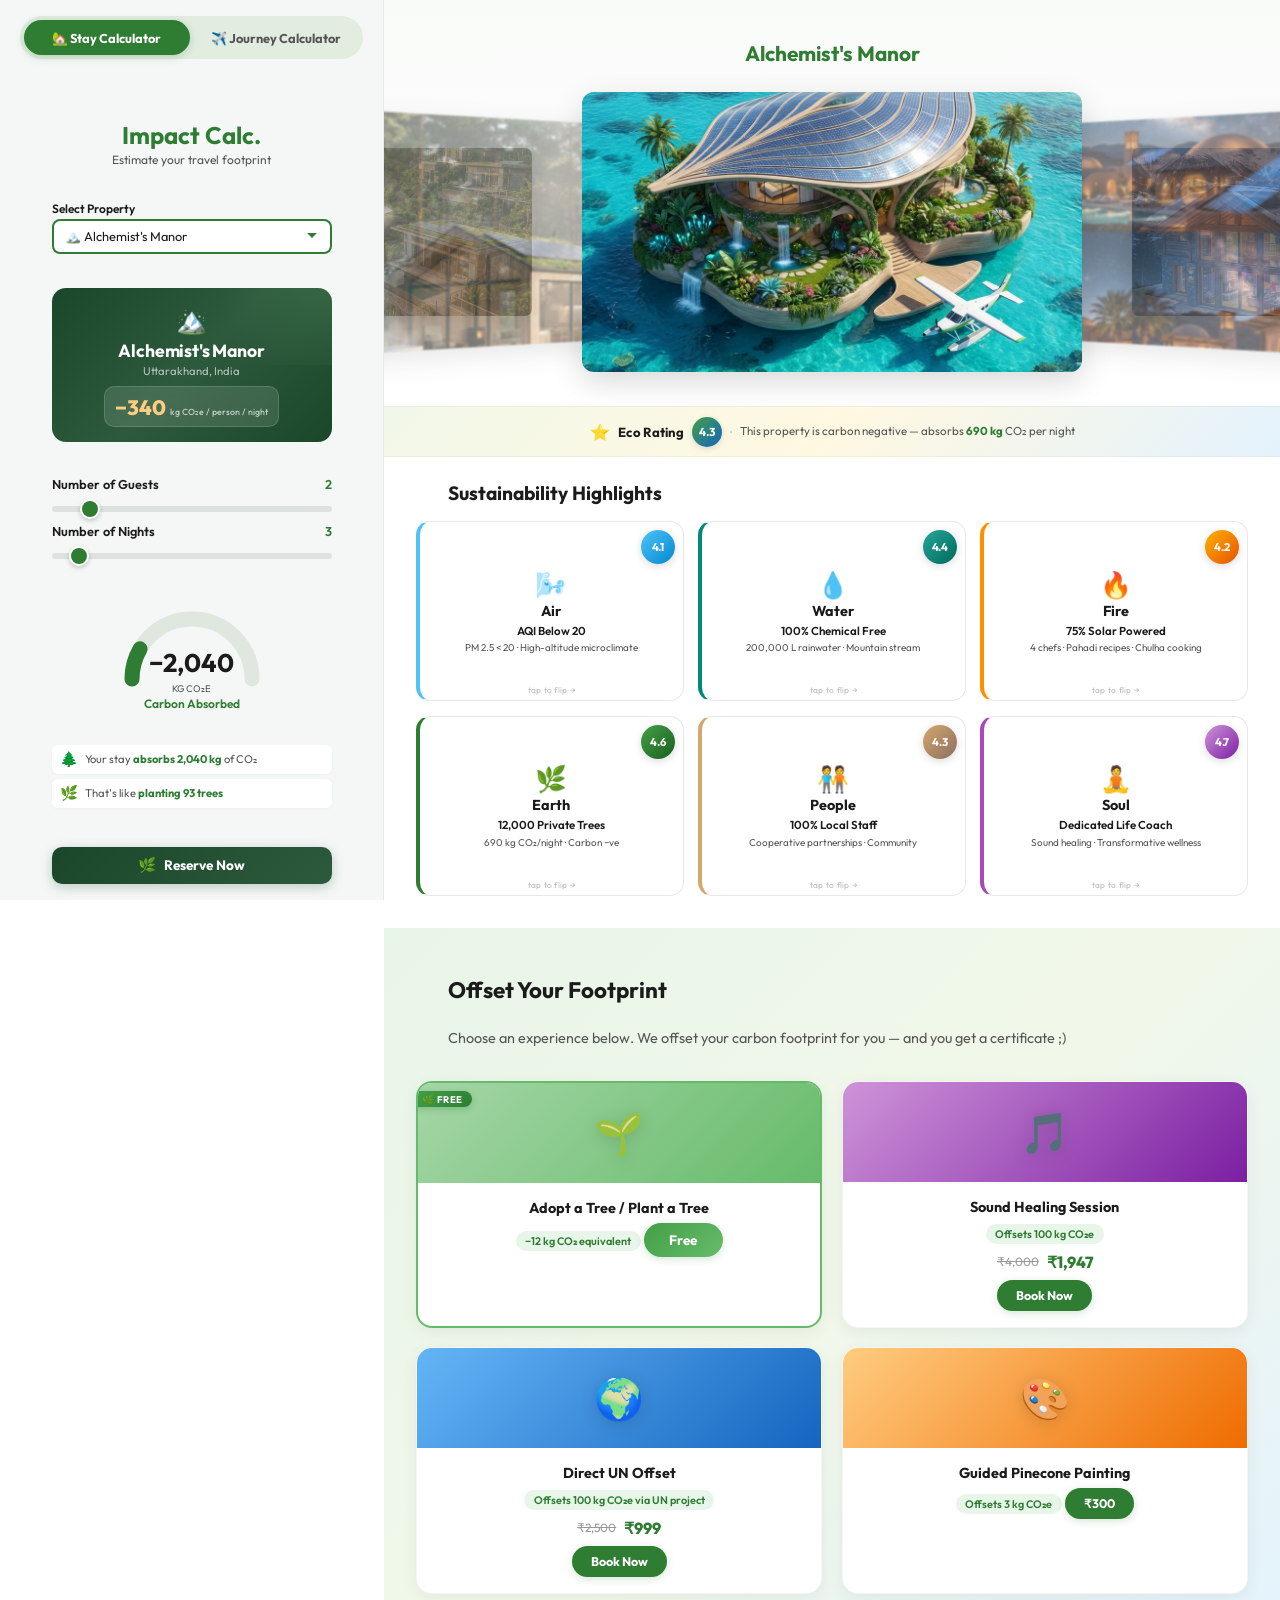
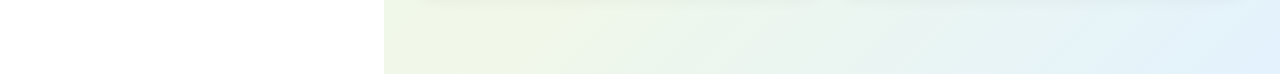
==== commit 7ca0c748: "feat: Add Journey Carbon Calculator page with IP geolocation and alternate comparisons" ====
--- a/index.html
+++ b/index.html
@@ -16,6 +16,12 @@
     <div class="app-container">
         <!-- LEFT SIDEBAR -->
         <aside class="sidebar">
+            <!-- Navigation Tabs -->
+            <div class="calc-tabs">
+                <a href="index.html" class="tab-btn active">🏡 Stay Calculator</a>
+                <a href="travel.html" class="tab-btn">✈️ Journey Calculator</a>
+            </div>
+
             <div class="sidebar-header">
                 <h2>Impact Calc.</h2>
                 <p>Estimate your travel footprint</p>
--- a/style.css
+++ b/style.css
@@ -99,6 +99,7 @@
     color: var(--text-dark);
     cursor: pointer;
     appearance: none;
+    -webkit-appearance: none;
     background-image: url("data:image/svg+xml,%3Csvg xmlns='http://www.w3.org/2000/svg' width='12' height='12' viewBox='0 0 12 12'%3E%3Cpath fill='%232e7d32' d='M6 8L1 3h10z'/%3E%3C/svg%3E");
     background-repeat: no-repeat;
     background-position: right 0.7rem center;
@@ -218,6 +219,7 @@
 
 input[type=range]::-webkit-slider-thumb {
     -webkit-appearance: none;
+    appearance: none;
     width: 20px;
     height: 20px;
     background: var(--primary-green);
@@ -1294,4 +1296,35 @@
     .eco-rating-bar {
         padding: 0.3rem 0.5rem;
     }
+}
+
+/* Navigation Tabs (Stay/Journey Switcher) */
+.calc-tabs {
+    display: flex;
+    gap: 0.25rem;
+    width: 100%;
+    margin-bottom: 2rem;
+    background: #e2ede0;
+    padding: 0.25rem;
+    border-radius: 100px;
+}
+.tab-btn {
+    flex: 1;
+    padding: 0.6rem 0.8rem;
+    text-align: center;
+    text-decoration: none;
+    font-size: 0.8rem;
+    font-weight: 700;
+    color: #555555;
+    border-radius: 100px;
+    transition: all 0.2s ease;
+    white-space: nowrap;
+}
+.tab-btn:hover {
+    color: #1b1b1b;
+}
+.tab-btn.active {
+    background: #2e7d32;
+    color: white;
+    box-shadow: 0 2px 8px rgba(46, 125, 50, 0.25);
 }
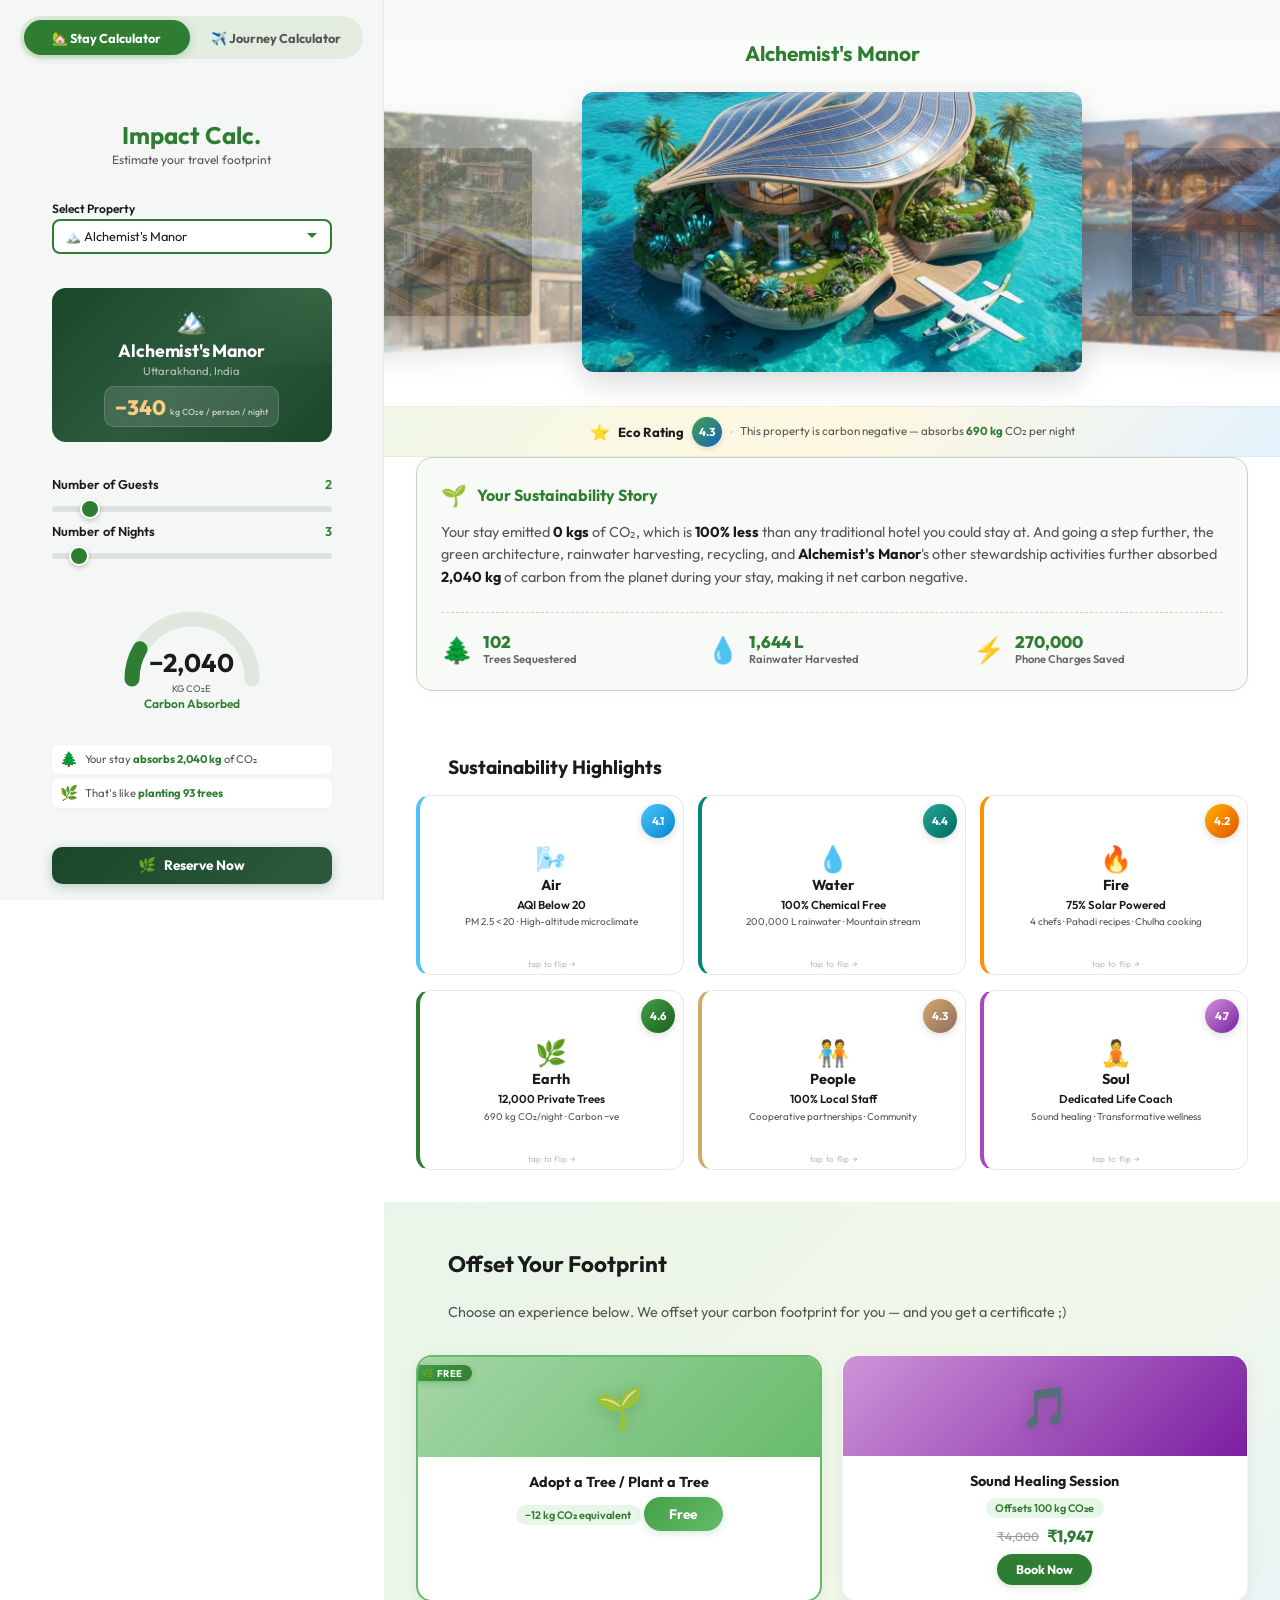
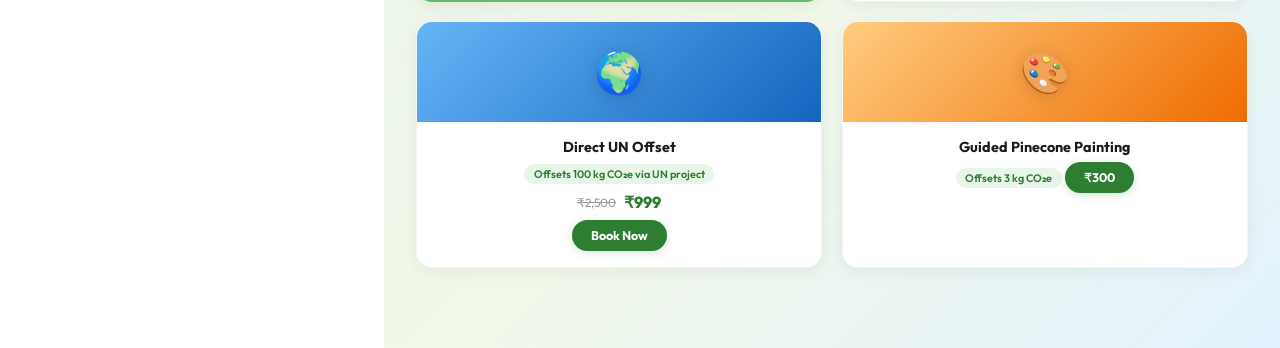
==== commit 134593a2: "feat: Add dynamic sustainability narrative card to stay and travel calculators" ====
--- a/index.html
+++ b/index.html
@@ -126,6 +126,42 @@
                     <span class="eco-rating-text">This property is carbon negative — absorbs <strong>690 kg</strong> CO₂ per night</span>
                 </div>
 
+                <!-- ECO RATING NARRATIVE BOX -->
+                <div class="narrative-container">
+                    <div class="narrative-box">
+                        <div class="narrative-header">
+                            <span class="narrative-icon">🌱</span>
+                            <h4>Your Sustainability Story</h4>
+                        </div>
+                        <p class="narrative-text" id="stay-narrative-text">
+                            Calculating your stay's environmental impact narrative...
+                        </p>
+                        <div class="narrative-equivalence-grid">
+                            <div class="equiv-item">
+                                <span class="equiv-emoji">🌲</span>
+                                <div class="equiv-details">
+                                    <span class="equiv-value" id="narrative-trees">0</span>
+                                    <span class="equiv-label">Trees Sequestered</span>
+                                </div>
+                            </div>
+                            <div class="equiv-item">
+                                <span class="equiv-emoji">💧</span>
+                                <div class="equiv-details">
+                                    <span class="equiv-value" id="narrative-water">0 L</span>
+                                    <span class="equiv-label">Rainwater Harvested</span>
+                                </div>
+                            </div>
+                            <div class="equiv-item">
+                                <span class="equiv-emoji">⚡</span>
+                                <div class="equiv-details">
+                                    <span class="equiv-value" id="narrative-energy">0</span>
+                                    <span class="equiv-label">Phone Charges Saved</span>
+                                </div>
+                            </div>
+                        </div>
+                    </div>
+                </div>
+
                 <!-- SECTION 2: ELEMENTAL RATINGS (6 flip cards: Air, Water, Fire, Earth, People, Soul) -->
                 <section class="flashcards-section">
                     <h3 class="section-title">Sustainability Highlights</h3>
--- a/style.css
+++ b/style.css
@@ -1327,4 +1327,107 @@
     background: #2e7d32;
     color: white;
     box-shadow: 0 2px 8px rgba(46, 125, 50, 0.25);
+}
+
+/* Eco Impact Narrative Card Style */
+.narrative-container {
+    padding: 0 2rem;
+    margin-bottom: 2.5rem;
+}
+.narrative-box {
+    background: #f8faf7;
+    border: 1.5px solid #c8d3c5;
+    border-radius: 16px;
+    padding: 1.5rem;
+    box-shadow: 0 4px 15px rgba(46, 125, 50, 0.02);
+    text-align: left;
+}
+.narrative-header {
+    display: flex;
+    align-items: center;
+    gap: 0.6rem;
+    margin-bottom: 0.8rem;
+}
+.narrative-icon {
+    font-size: 1.3rem;
+}
+.narrative-header h4 {
+    font-size: 1rem;
+    font-weight: 700;
+    color: var(--primary-green);
+    margin: 0;
+}
+.narrative-text {
+    font-size: 0.9rem;
+    line-height: 1.55;
+    color: var(--text-light);
+    margin-bottom: 1.5rem;
+}
+.narrative-text strong {
+    color: var(--text-dark);
+    font-weight: 700;
+}
+
+/* Equivalence Grid inside Narrative */
+.narrative-equivalence-grid {
+    display: grid;
+    grid-template-columns: repeat(3, 1fr);
+    gap: 1rem;
+    border-top: 1px dashed #c8d3c5;
+    padding-top: 1.2rem;
+}
+.equiv-item {
+    display: flex;
+    align-items: center;
+    gap: 0.6rem;
+}
+.equiv-emoji {
+    font-size: 1.6rem;
+}
+.equiv-details {
+    display: flex;
+    flex-direction: column;
+}
+.equiv-value {
+    font-size: 1.05rem;
+    font-weight: 800;
+    color: var(--primary-green);
+    line-height: 1.2;
+}
+.equiv-label {
+    font-size: 0.7rem;
+    color: #666;
+    font-weight: 600;
+}
+
+/* Responsive mobile override */
+@media (max-width: 768px) {
+    .narrative-container {
+        padding: 0 1rem;
+        margin-bottom: 1.5rem;
+    }
+    .narrative-box {
+        padding: 1.2rem;
+    }
+    .narrative-text {
+        font-size: 0.85rem;
+        margin-bottom: 1rem;
+    }
+    .narrative-equivalence-grid {
+        grid-template-columns: 1fr; /* stack vertically on mobile to save space */
+        gap: 0.8rem;
+        padding-top: 1rem;
+    }
+    .equiv-item {
+        gap: 0.5rem;
+    }
+    .equiv-emoji {
+        font-size: 1.4rem;
+    }
+    .equiv-value {
+        font-size: 0.95rem;
+    }
+    .equiv-label {
+        font-size: 0.65rem;
+    }
 }
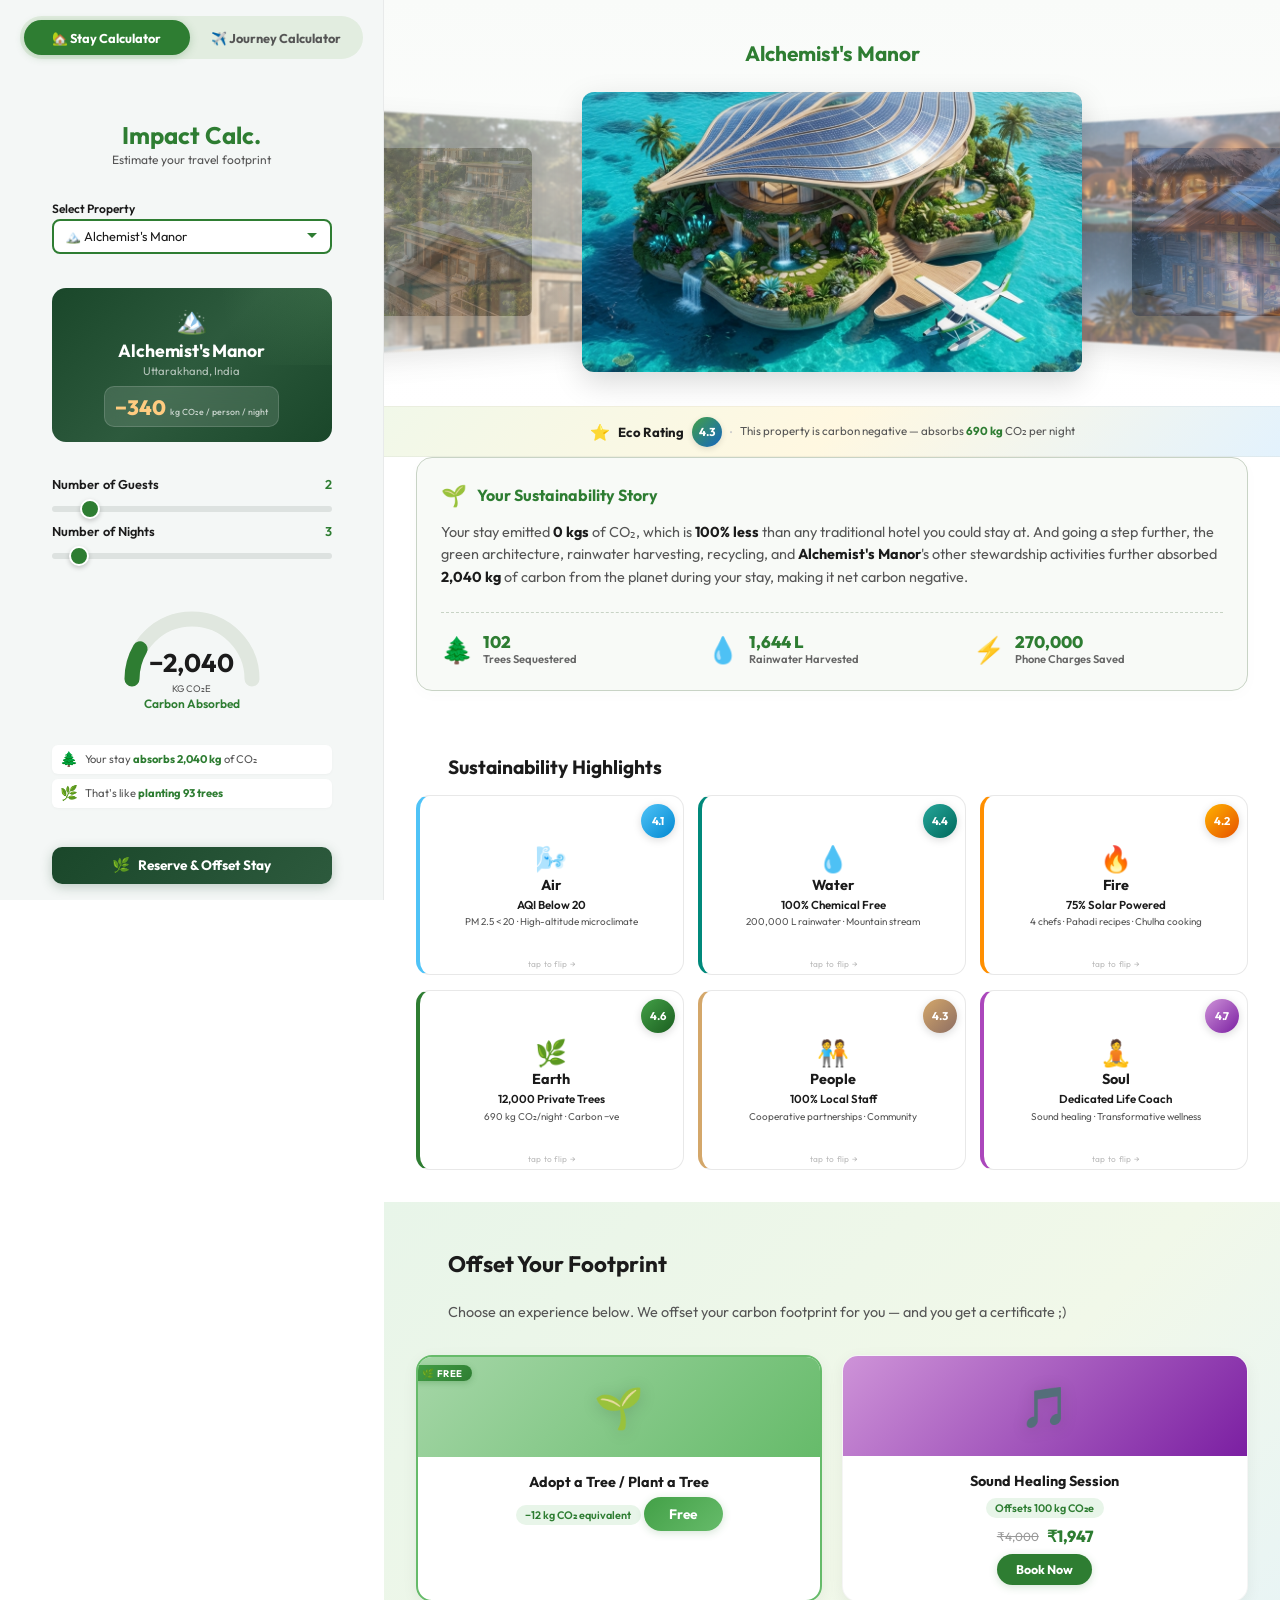
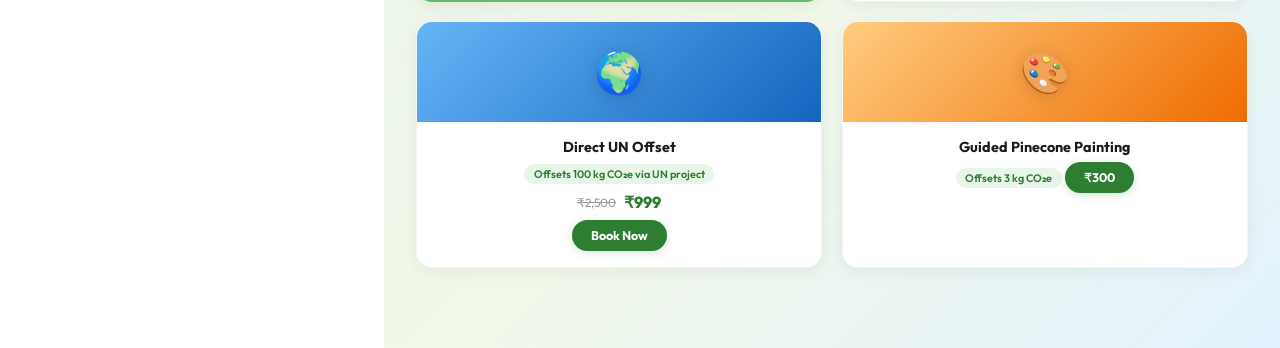
==== commit db758d58: "feat: Implement fractional UN carbon offset verification portal (verify.html)" ====
--- a/index.html
+++ b/index.html
@@ -87,8 +87,8 @@
                     <p id="factoid-2-text">That's like <strong id="trees-equiv">planting 31 trees</strong></p>
                 </div>
             </div>
-            <button class="reserve-now-btn" onclick="window.location.href='../mld-banner/receipt.html'">
-                <span>🌿</span> Reserve Now
+            <button class="reserve-now-btn" id="reserve-btn">
+                <span>🌿</span> Reserve & Offset Stay
             </button>
             <div class="mobile-nav-arrow" id="nav-arrow-1">
                 <span>Explore</span> ➔
